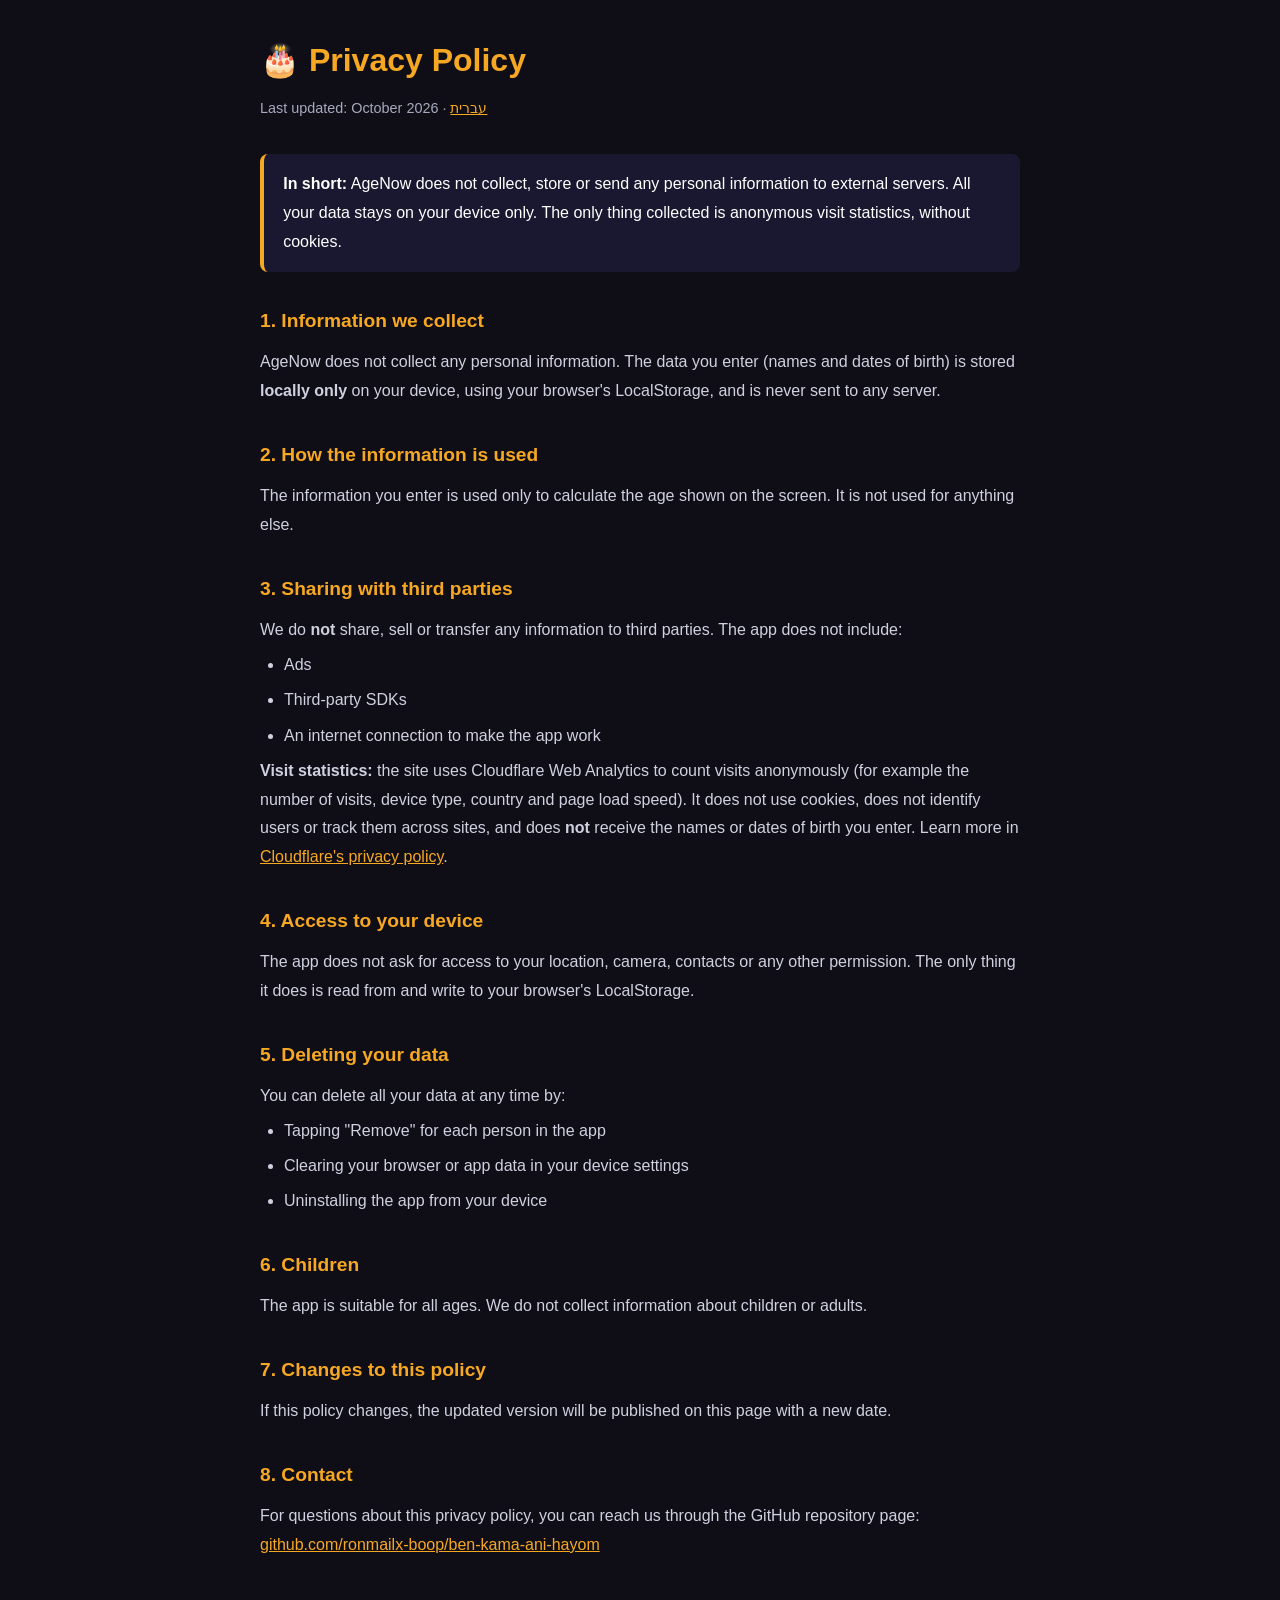
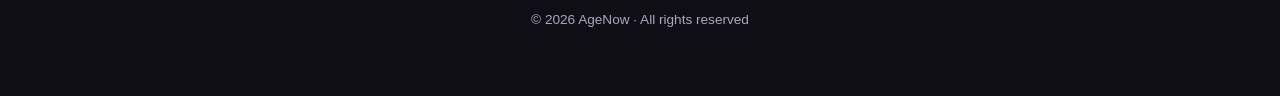
==== privacy-policy-en.html @ b5cccc22 "Add an English privacy policy privacy-policy-en.html mirrors the Hebrew policy, including the Cloudf" ====
<!DOCTYPE html>
<html lang="en" dir="ltr">
<head>
  <meta charset="UTF-8" />
  <meta name="viewport" content="width=device-width, initial-scale=1.0" />
  <title>Privacy Policy — AgeNow</title>
  <style>
    * { box-sizing: border-box; margin: 0; padding: 0; }
    body {
      font-family: Arial, sans-serif;
      background: #0f0e17;
      color: #fffffe;
      line-height: 1.8;
      padding: 2rem 1rem 4rem;
    }
    .container { max-width: 760px; margin: 0 auto; }
    h1 { font-size: 2rem; color: #f7a823; margin-bottom: 0.4rem; }
    .updated { color: #a7a9be; font-size: 0.9rem; margin-bottom: 2rem; }
    h2 { font-size: 1.2rem; color: #f7a823; margin: 2rem 0 0.6rem; }
    p, li { color: #d0d1e0; font-size: 1rem; }
    ul { padding-left: 1.5rem; margin-top: 0.4rem; }
    li { margin-bottom: 0.4rem; }
    a { color: #f7a823; }
    .highlight {
      background: #1a1830;
      border-left: 4px solid #f7a823;
      padding: 1rem 1.2rem;
      border-radius: 8px;
      margin: 1.5rem 0;
    }
    footer { margin-top: 3rem; color: #a7a9be; font-size: 0.85rem; text-align: center; }
  </style>
</head>
<body>
<div class="container">

  <h1>🎂 Privacy Policy</h1>
  <p class="updated">Last updated: October 2026 · <a href="privacy-policy.html" lang="he">עברית</a></p>

  <div class="highlight">
    <strong>In short:</strong> AgeNow does not collect, store or send any personal information to external servers. All your data stays on your device only. The only thing collected is anonymous visit statistics, without cookies.
  </div>

  <h2>1. Information we collect</h2>
  <p>AgeNow does not collect any personal information. The data you enter (names and dates of birth) is stored <strong>locally only</strong> on your device, using your browser's LocalStorage, and is never sent to any server.</p>

  <h2>2. How the information is used</h2>
  <p>The information you enter is used only to calculate the age shown on the screen. It is not used for anything else.</p>

  <h2>3. Sharing with third parties</h2>
  <p>We do <strong>not</strong> share, sell or transfer any information to third parties. The app does not include:</p>
  <ul>
    <li>Ads</li>
    <li>Third-party SDKs</li>
    <li>An internet connection to make the app work</li>
  </ul>
  <p><strong>Visit statistics:</strong> the site uses Cloudflare Web Analytics to count visits anonymously (for example the number of visits, device type, country and page load speed). It does not use cookies, does not identify users or track them across sites, and does <strong>not</strong> receive the names or dates of birth you enter. Learn more in <a href="https://www.cloudflare.com/privacypolicy/" target="_blank">Cloudflare's privacy policy</a>.</p>

  <h2>4. Access to your device</h2>
  <p>The app does not ask for access to your location, camera, contacts or any other permission. The only thing it does is read from and write to your browser's LocalStorage.</p>

  <h2>5. Deleting your data</h2>
  <p>You can delete all your data at any time by:</p>
  <ul>
    <li>Tapping "Remove" for each person in the app</li>
    <li>Clearing your browser or app data in your device settings</li>
    <li>Uninstalling the app from your device</li>
  </ul>

  <h2>6. Children</h2>
  <p>The app is suitable for all ages. We do not collect information about children or adults.</p>

  <h2>7. Changes to this policy</h2>
  <p>If this policy changes, the updated version will be published on this page with a new date.</p>

  <h2>8. Contact</h2>
  <p>For questions about this privacy policy, you can reach us through the GitHub repository page:</p>
  <p><a href="https://github.com/ronmailx-boop/ben-kama-ani-hayom" target="_blank">github.com/ronmailx-boop/ben-kama-ani-hayom</a></p>

  <footer>
    © 2026 AgeNow · All rights reserved
  </footer>

</div>
</body>
</html>
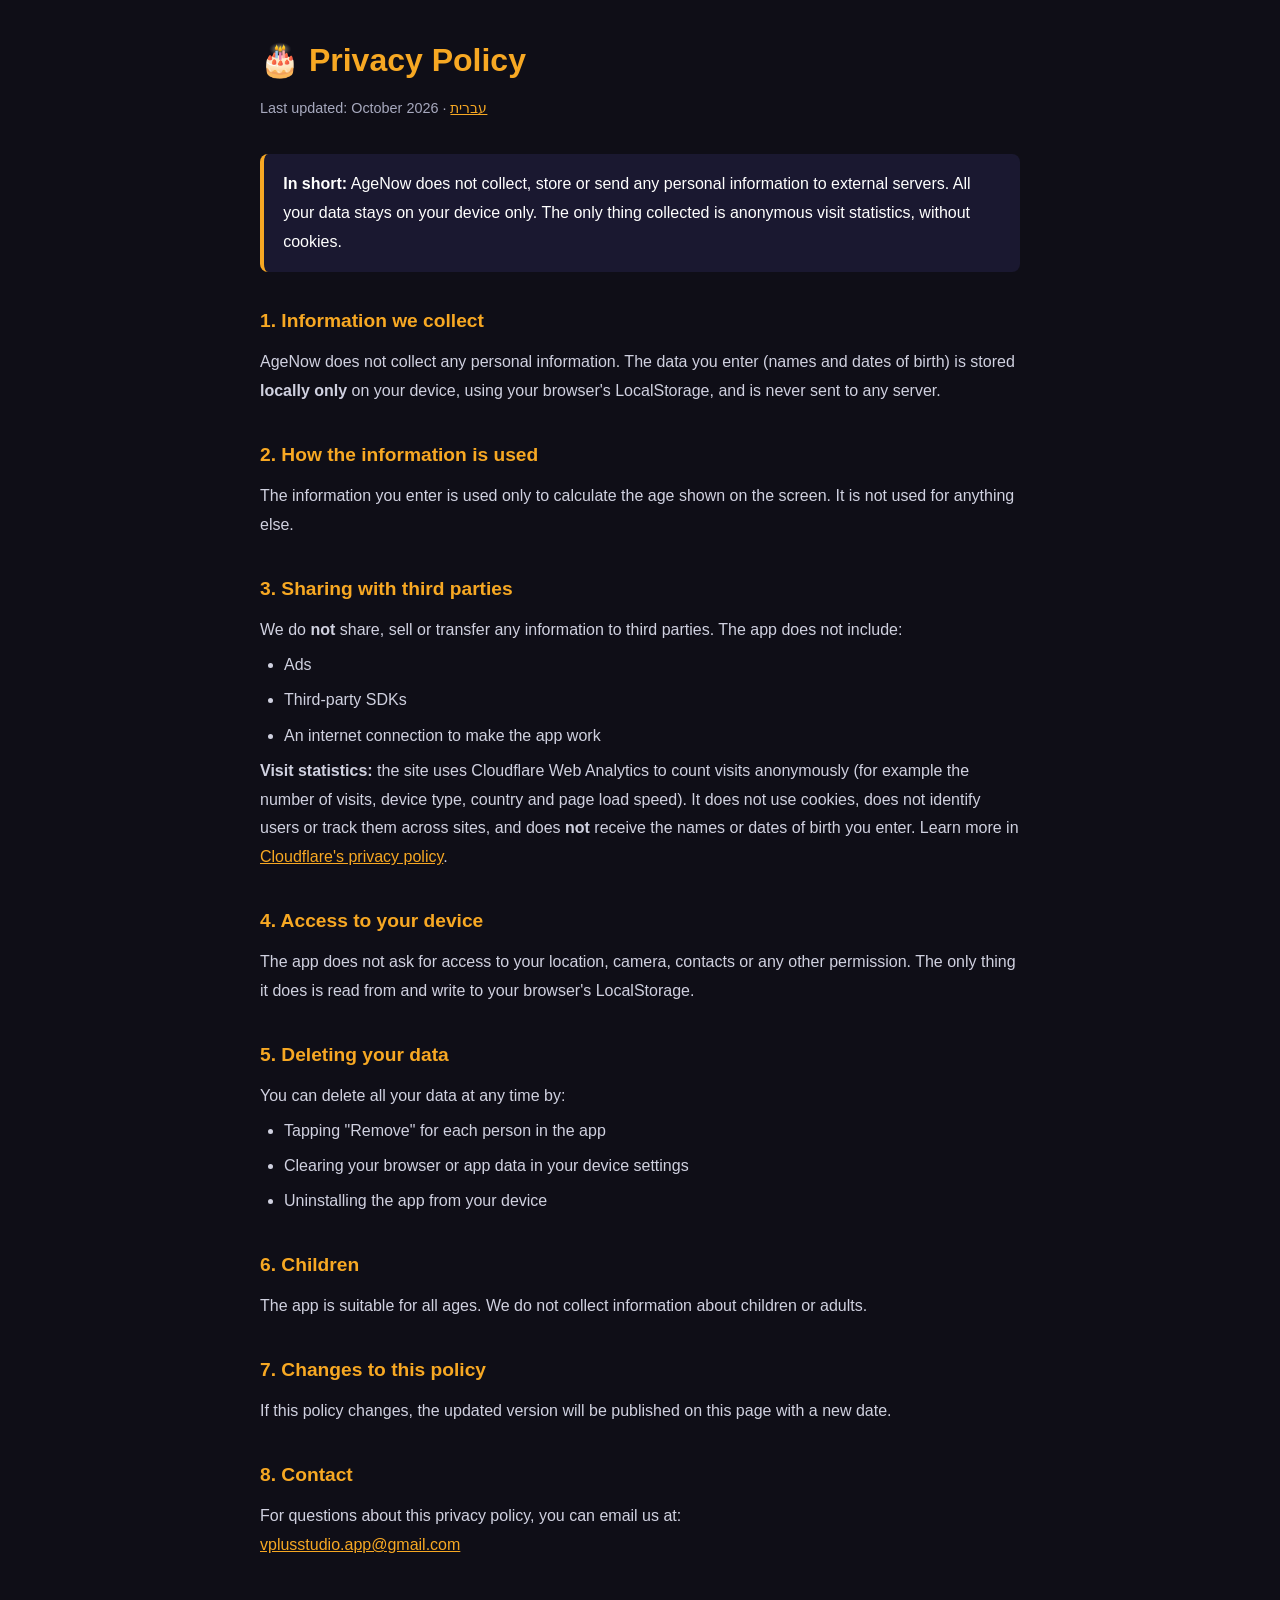
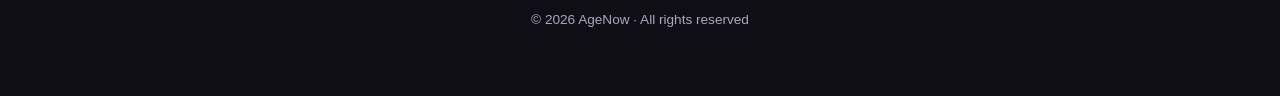
==== commit 6b5fdc96: "Use the contact email in both privacy policies Section 8 now points to vplusstudio.app@gmail.com ins" ====
--- a/privacy-policy-en.html
+++ b/privacy-policy-en.html
@@ -74,8 +74,8 @@
   <p>If this policy changes, the updated version will be published on this page with a new date.</p>
 
   <h2>8. Contact</h2>
-  <p>For questions about this privacy policy, you can reach us through the GitHub repository page:</p>
-  <p><a href="https://github.com/ronmailx-boop/ben-kama-ani-hayom" target="_blank">github.com/ronmailx-boop/ben-kama-ani-hayom</a></p>
+  <p>For questions about this privacy policy, you can email us at:</p>
+  <p><a href="mailto:vplusstudio.app@gmail.com">vplusstudio.app@gmail.com</a></p>
 
   <footer>
     © 2026 AgeNow · All rights reserved
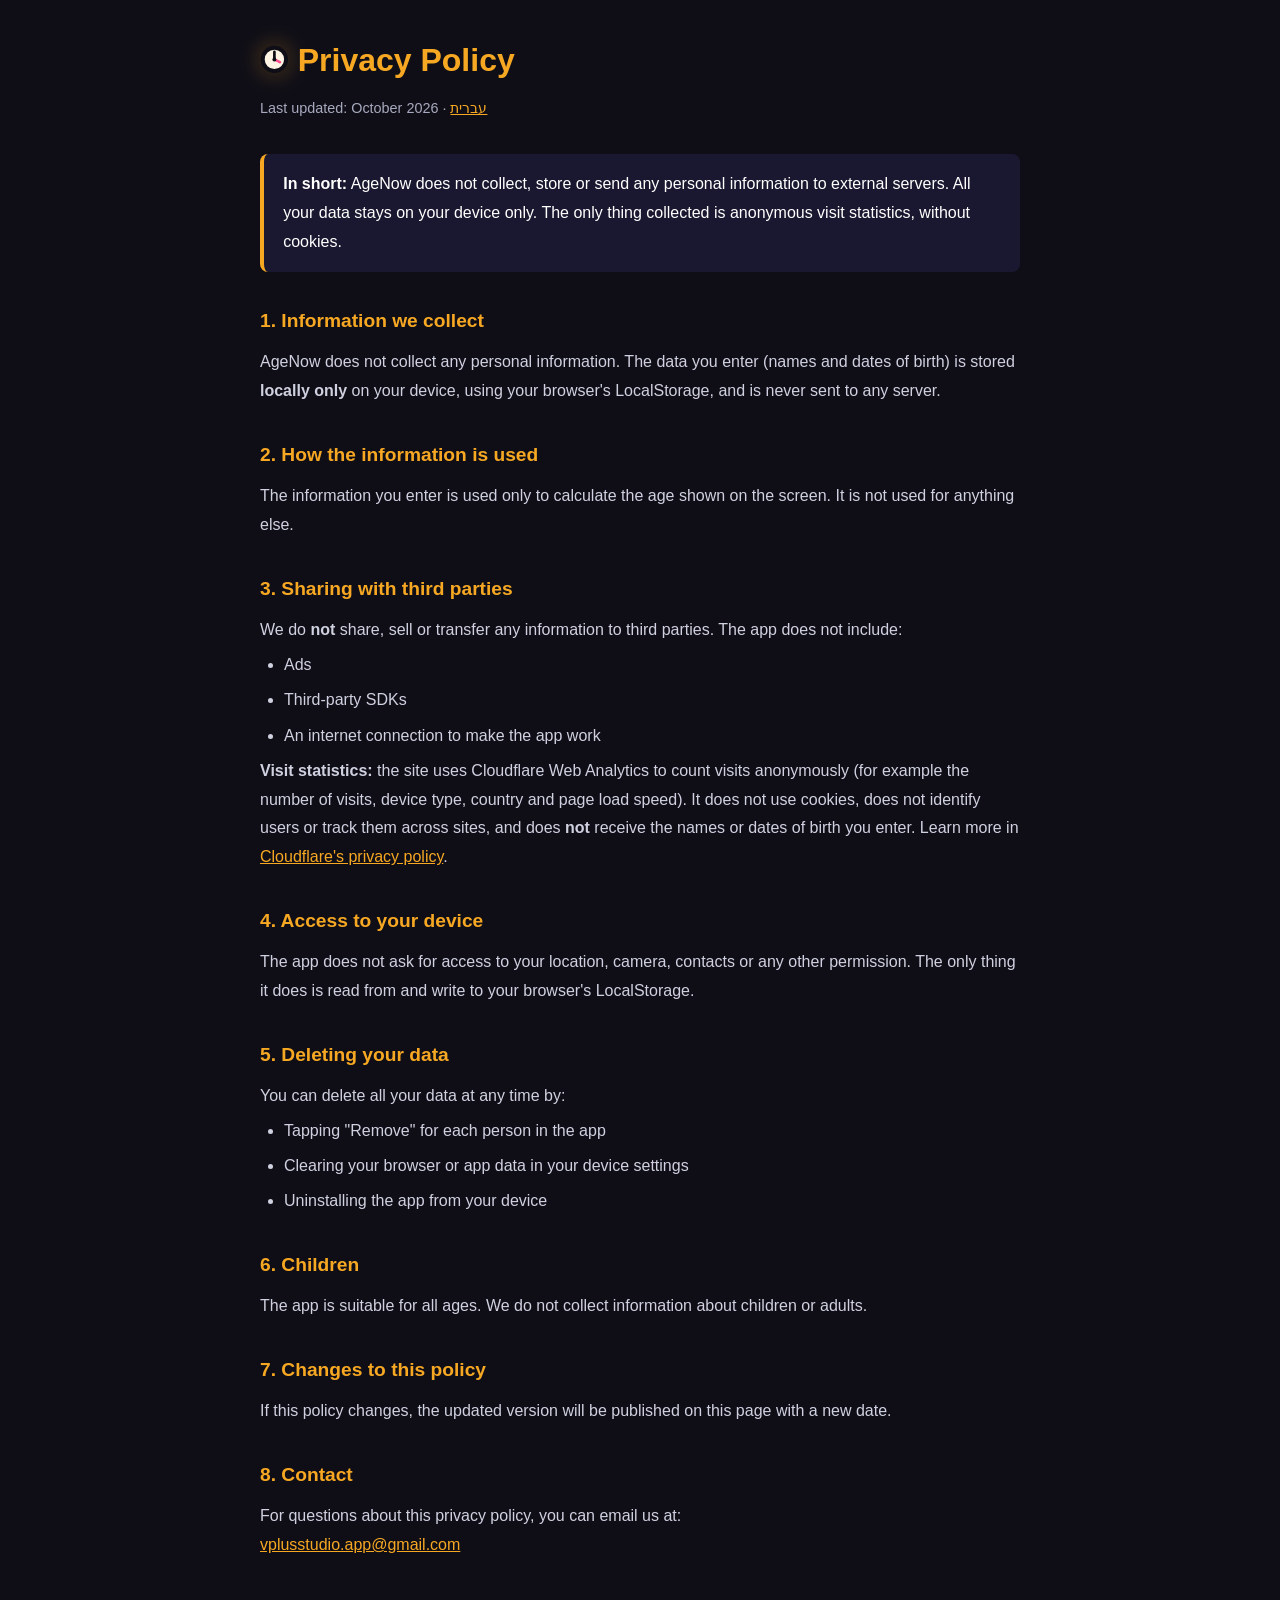
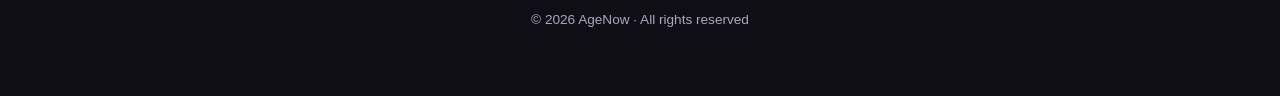
==== commit e0416540: "Use the new clock icon in both privacy policies Replace the cake emoji in the heading with the app's" ====
--- a/privacy-policy-en.html
+++ b/privacy-policy-en.html
@@ -4,6 +4,8 @@
   <meta charset="UTF-8" />
   <meta name="viewport" content="width=device-width, initial-scale=1.0" />
   <title>Privacy Policy — AgeNow</title>
+  <link rel="apple-touch-icon" href="icons/apple-touch-icon.png?v=2" />
+  <link rel="icon" type="image/png" href="icons/favicon.png?v=2" />
   <style>
     * { box-sizing: border-box; margin: 0; padding: 0; }
     body {
@@ -28,13 +30,26 @@
       border-radius: 8px;
       margin: 1.5rem 0;
     }
+    .logo-clock {
+      width: 0.9em;
+      height: 0.9em;
+      vertical-align: -0.1em;
+      filter: drop-shadow(0 0 12px rgba(247,168,35,0.35));
+    }
     footer { margin-top: 3rem; color: #a7a9be; font-size: 0.85rem; text-align: center; }
   </style>
 </head>
 <body>
 <div class="container">
 
-  <h1>🎂 Privacy Policy</h1>
+  <h1>
+    <svg class="logo-clock" viewBox="0 0 116 116" aria-hidden="true">
+      <circle cx="58" cy="58" r="47" fill="#fdf4e3" stroke="#0f0e17" stroke-width="16" />
+      <line x1="58" y1="58" x2="58" y2="28" stroke="#0f0e17" stroke-width="11" stroke-linecap="round" />
+      <line x1="58" y1="58" x2="80" y2="69" stroke="#ff4d8d" stroke-width="11" stroke-linecap="round" />
+      <circle cx="58" cy="58" r="8" fill="#0f0e17" />
+    </svg>
+    Privacy Policy</h1>
   <p class="updated">Last updated: October 2026 · <a href="privacy-policy.html" lang="he">עברית</a></p>
 
   <div class="highlight">
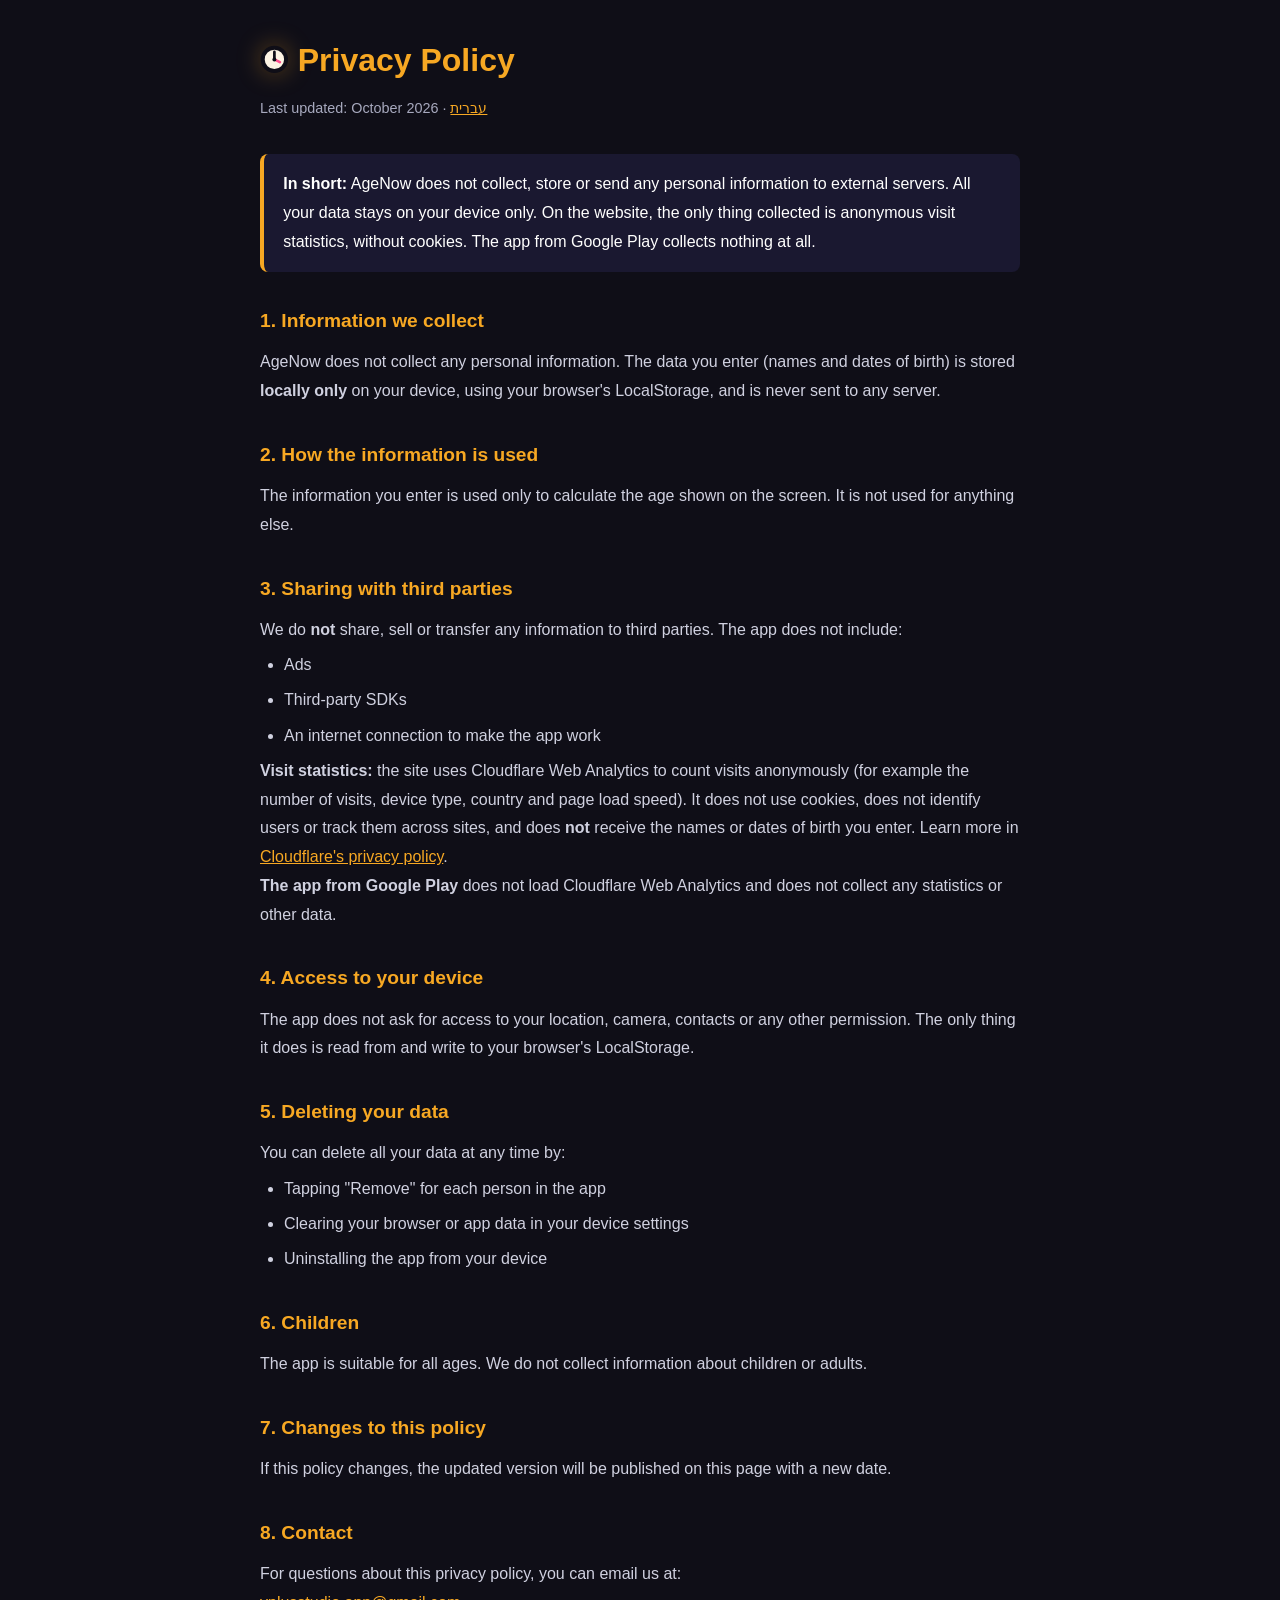
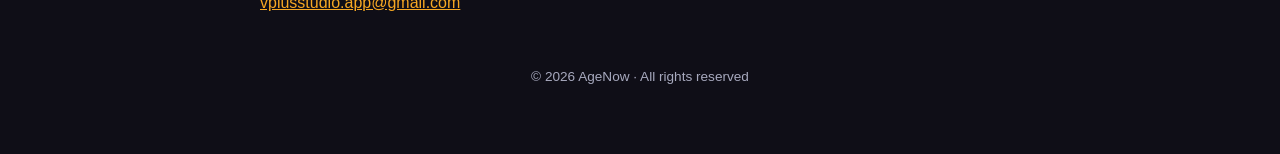
==== commit 3ec61290: "Turn off visit statistics in the Google Play app The Play app opens ./?source=twa (or arrives with a" ====
--- a/privacy-policy-en.html
+++ b/privacy-policy-en.html
@@ -53,7 +53,7 @@
   <p class="updated">Last updated: October 2026 · <a href="privacy-policy.html" lang="he">עברית</a></p>
 
   <div class="highlight">
-    <strong>In short:</strong> AgeNow does not collect, store or send any personal information to external servers. All your data stays on your device only. The only thing collected is anonymous visit statistics, without cookies.
+    <strong>In short:</strong> AgeNow does not collect, store or send any personal information to external servers. All your data stays on your device only. On the website, the only thing collected is anonymous visit statistics, without cookies. The app from Google Play collects nothing at all.
   </div>
 
   <h2>1. Information we collect</h2>
@@ -70,6 +70,7 @@
     <li>An internet connection to make the app work</li>
   </ul>
   <p><strong>Visit statistics:</strong> the site uses Cloudflare Web Analytics to count visits anonymously (for example the number of visits, device type, country and page load speed). It does not use cookies, does not identify users or track them across sites, and does <strong>not</strong> receive the names or dates of birth you enter. Learn more in <a href="https://www.cloudflare.com/privacypolicy/" target="_blank">Cloudflare's privacy policy</a>.</p>
+  <p><strong>The app from Google Play</strong> does not load Cloudflare Web Analytics and does not collect any statistics or other data.</p>
 
   <h2>4. Access to your device</h2>
   <p>The app does not ask for access to your location, camera, contacts or any other permission. The only thing it does is read from and write to your browser's LocalStorage.</p>
